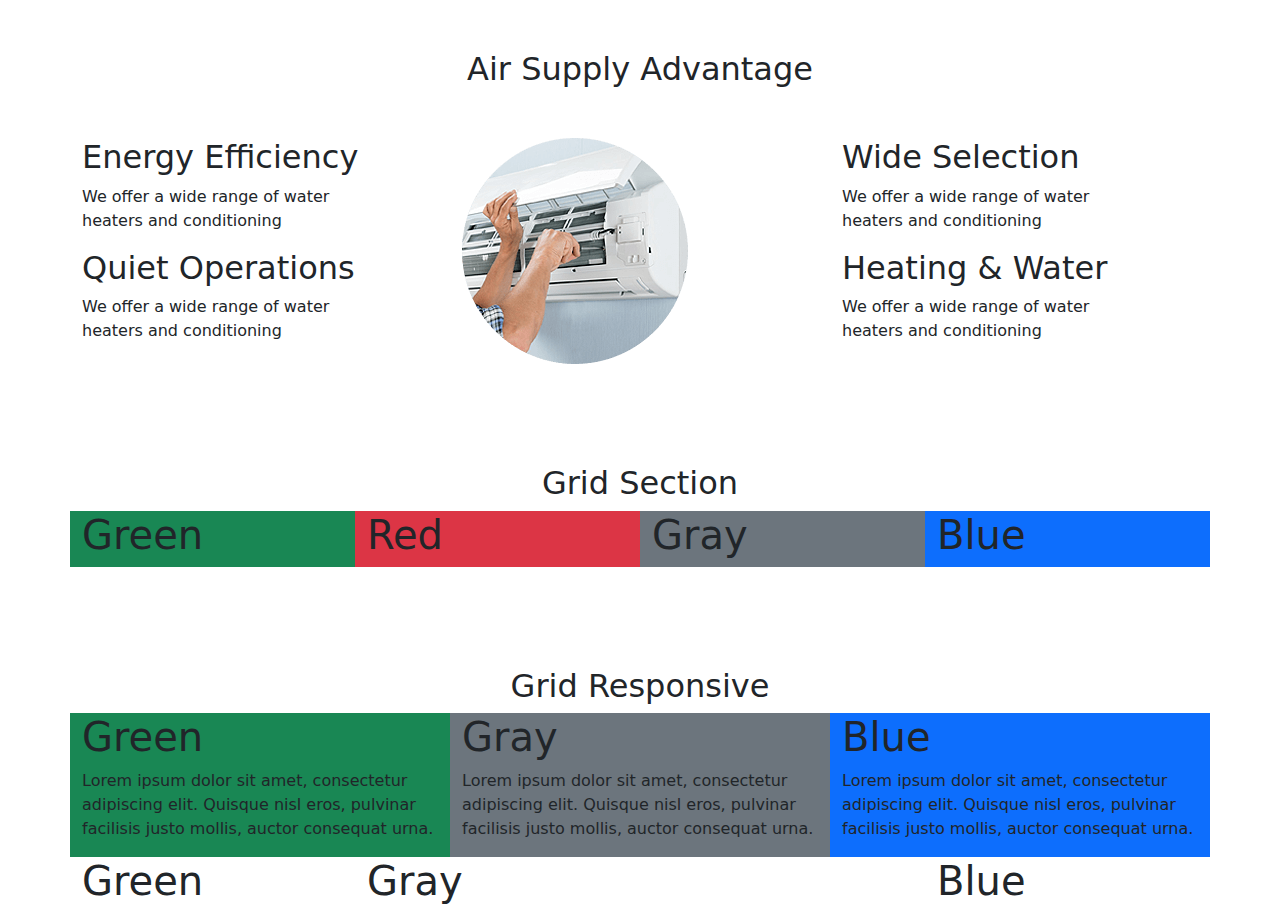
==== index.html @ 91809d0b "frontend" ====
<html lang="en">
<head>
    <meta charset="UTF-8">
    <meta http-equiv="X-UA-Compatible" content="IE=edge">    
    <meta name="description" Content="Plumbing">    
    <meta name="keywords" content="">    
    <meta name="author" content="Shahzaib Raza">    
    <meta name="viewport" content="width=device-width, maximum-scale=1, initial-scale=1, user-scalable=0">
    
    <title>Grid Section</title>
     <!-- Bootstrap CSS -->
     <link rel="stylesheet" href="css/bootstrap.css">
     <link rel="stylesheet" href="css/bootstrap.min.css">
     
     <!-- Custome CSS -->
     <link rel="stylesheet" href="css/style.css">

</head>
<body>
    
    <div class="container">
        <div class="row">
            <div class="col-12">
                <div class="section-heading text-center">
                    <h2>Air Supply Advantage</h2>  
                </div>
            </div>
            <div class="col-lg-4 col-md-6 col-sm-12 ">
                <div>
                    <h2>Energy Efficiency</h2>
                    <p>We offer a wide range of water <br> heaters and conditioning</p>
                </div>
                <div>
                    <h2>Quiet Operations</h2>
                    <p>We offer a wide range of water <br> heaters and conditioning</p>
                </div>
                

            </div>
            <div class="col-lg-4 col-md-6 col-sm-12 ">
                <img  src="images/r-service-3.png" class="images-responsive">
                
            </div>
            <div class="col-lg-4 col-md-6 col-sm-12 ">
                <div>
                    <h2>Wide Selection</h2>
                    <p>We offer a wide range of water <br> heaters and conditioning</p>
                </div>
                <div>
                    <h2>Heating & Water</h2>
                    <p>We offer a wide range of water <br> heaters and conditioning</p>
                </div>
                
            </div>

            <div class="col-12">
                <div class="grid-section text-center">
                    <h2>Grid Section</h2>  
                </div>
            </div>
            <div class="col-3 bg-success">
                <h1>Green</h1>
            </div>
            <div class="col-3 bg-danger">
                <h1>Red</h1>
            </div>
            <div class="col-3 bg-secondary">
                <h1>Gray</h1>
            </div>
            <div class="col-3 bg-primary">
                <h1>Blue</h1>
            </div>

            <div class="col-12">
                <div class="grid-section text-center">
                    <h2>Grid Responsive</h2>  
                </div>
            </div>
            <div class="col-lg-4 col-md-6 col-sm-12 bg-success">
                <h1>Green</h1>
                <p>Lorem ipsum dolor sit amet, consectetur adipiscing elit. Quisque nisl eros, 
                    pulvinar facilisis justo mollis, auctor consequat urna.</p>
            </div>
            <div class="col-lg-4 col-md-6 col-sm-12 bg-secondary">
                <h1>Gray</h1>
                <p>Lorem ipsum dolor sit amet, consectetur adipiscing elit. Quisque nisl eros, 
                    pulvinar facilisis justo mollis, auctor consequat urna.</p>
            </div>
            <div class="col-lg-4 col-md-6 col-sm-12 bg-primary">
                <h1>Blue</h1>
                <p>Lorem ipsum dolor sit amet, consectetur adipiscing elit. Quisque nisl eros, 
                    pulvinar facilisis justo mollis, auctor consequat urna.</p>
            </div>
            
            <div class="col">
                <h1>Green</h1>
              </div>
              <div class="col-6">
                <h1>Gray</h1>
              </div>
              <div class="col">
                <h1>Blue</h1>
              </div>
            
        </div>
    </div>



    <script src="js/jquery-3.5.1.min.js"></script>
    <script src="js/bootstrap.js"></script>
    <script src="js/bootstrap.min.js"></script>
    <script src="js/bootstrap.bundle.js"></script>
    <script src="js/bootstrap.bundle.min.js"></script>


</body>
</html>
---- css/style.css ----
.section-heading{
    margin-top: 50px;
    margin-bottom: 50px;;

}
.grid-section{
    margin-top: 100px;;
}
.grid{
    margin-top: 50px;;
}
.col-4{
    border: 1px solid;
}
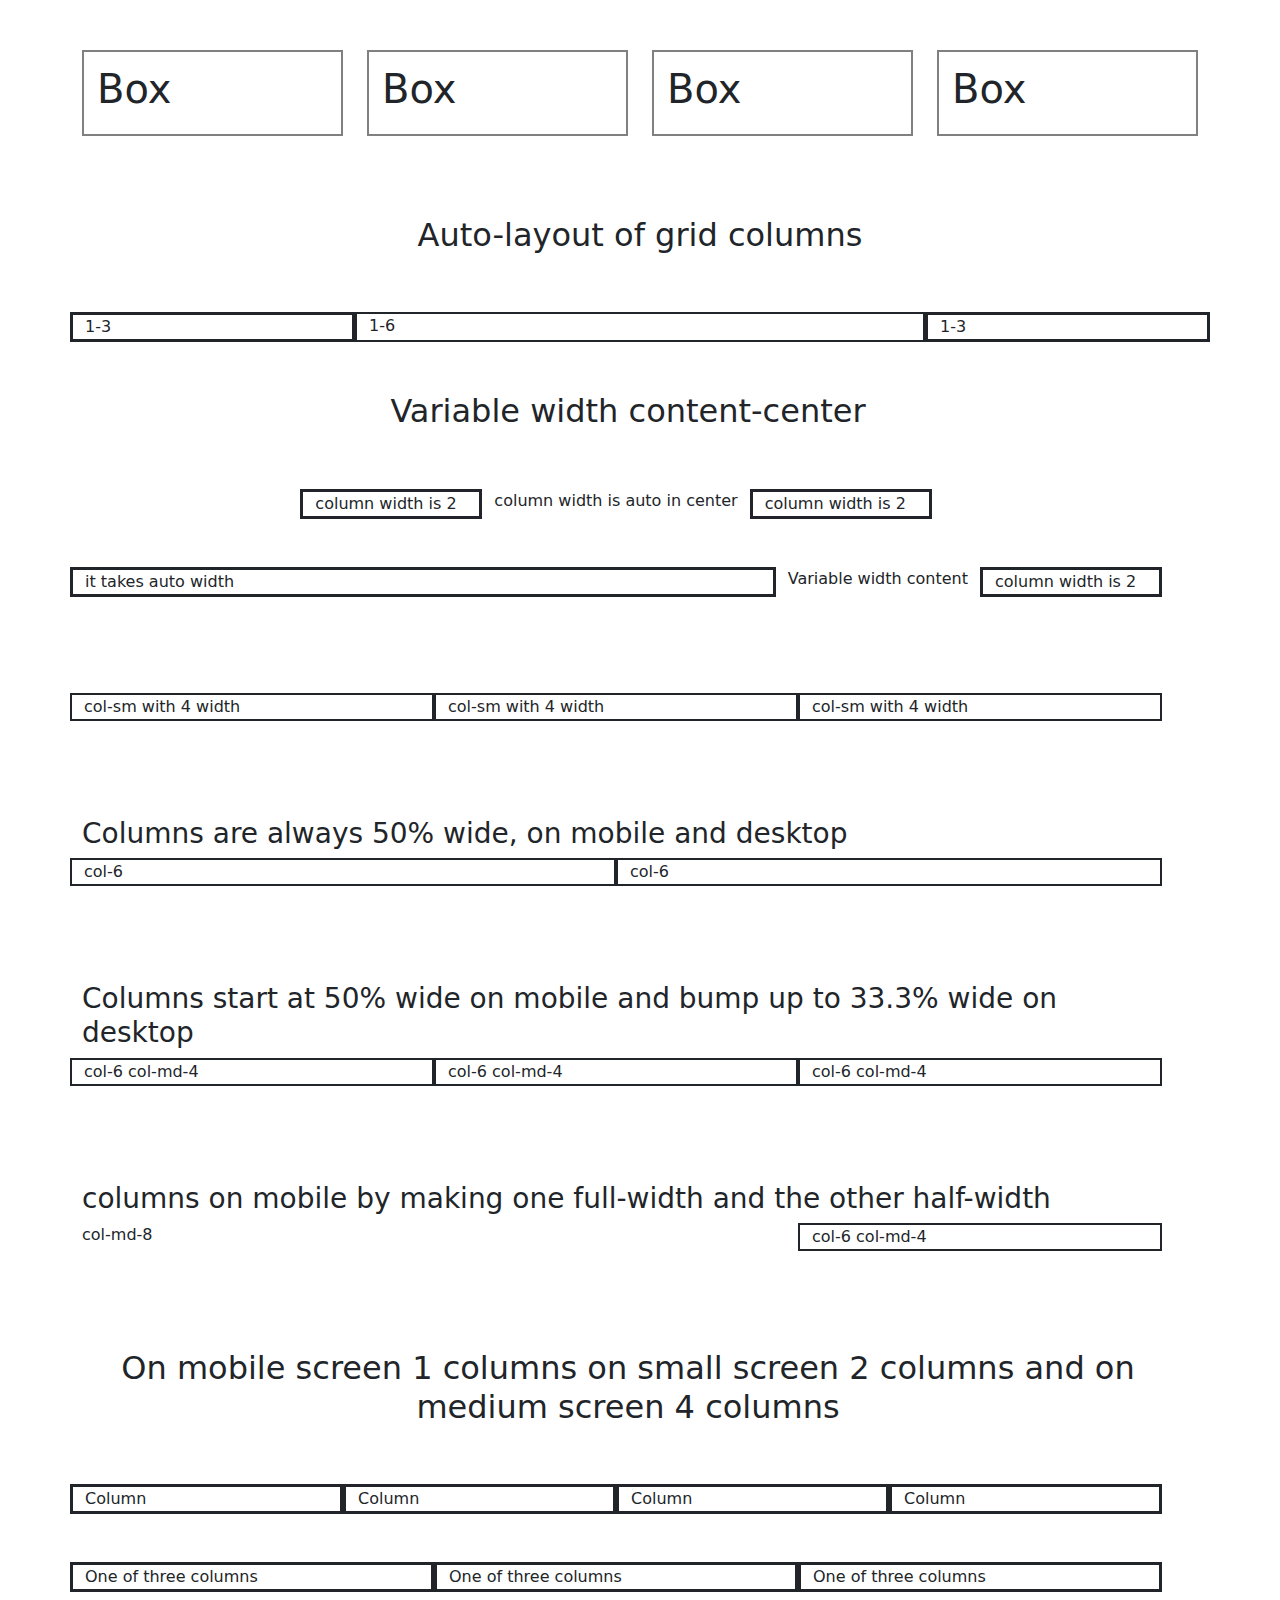
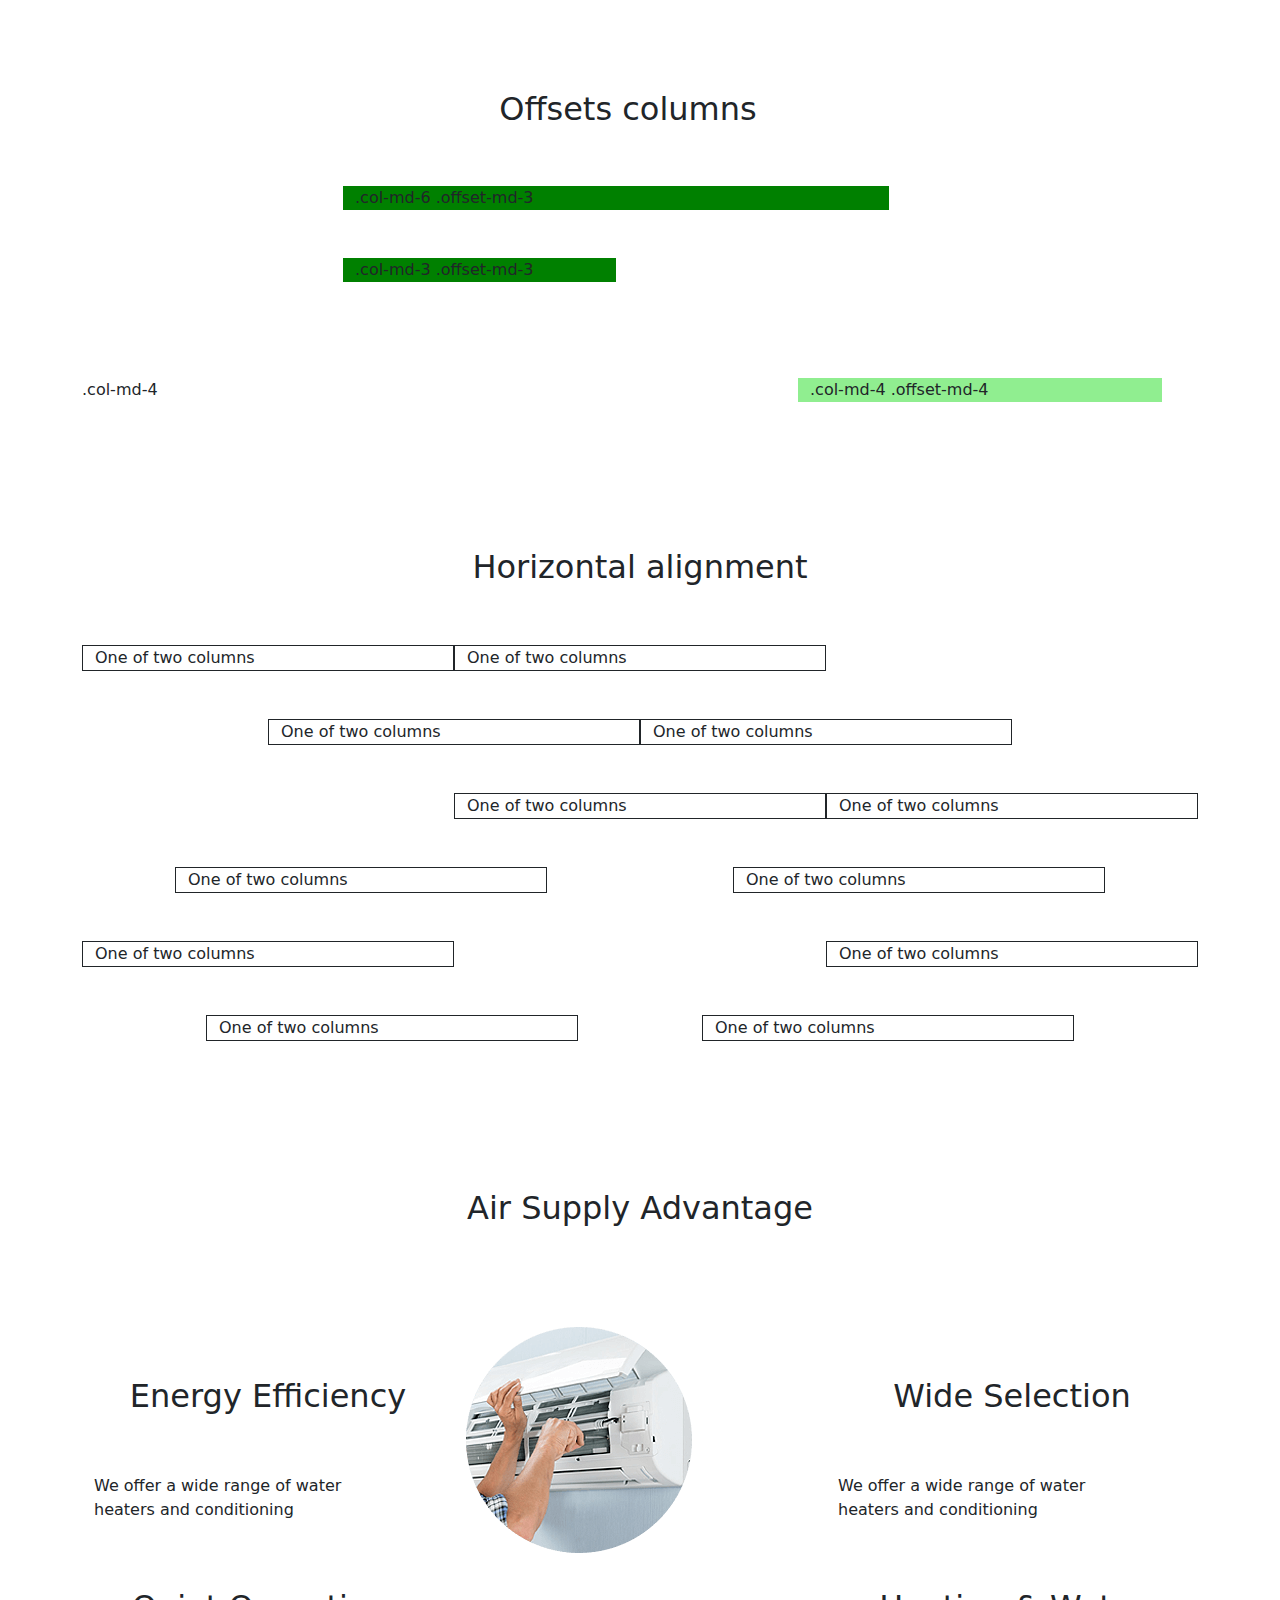
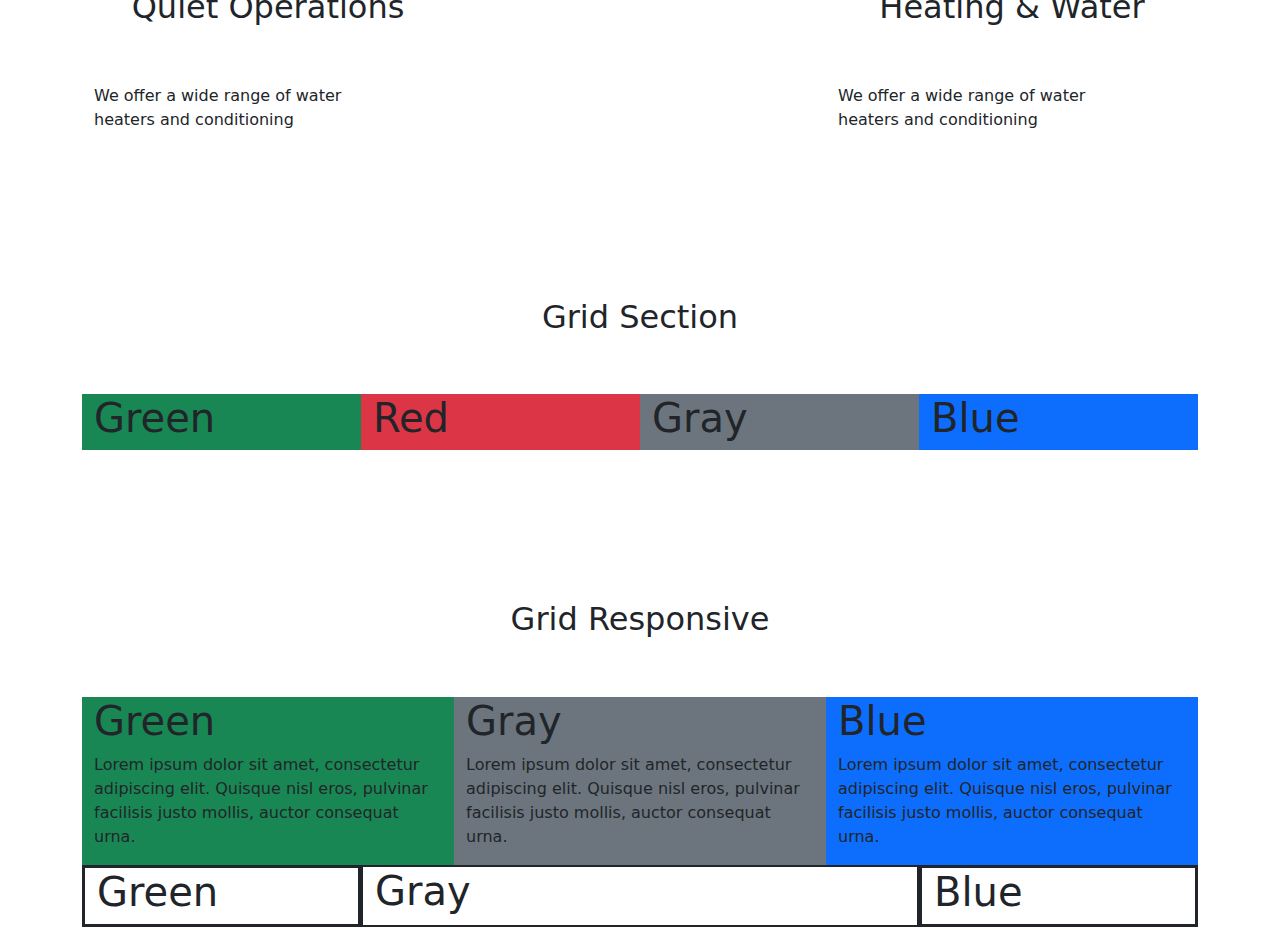
==== commit a4a40ce8: "updated" ====
--- a/index.html
+++ b/index.html
@@ -2,7 +2,7 @@
 <head>
     <meta charset="UTF-8">
     <meta http-equiv="X-UA-Compatible" content="IE=edge">    
-    <meta name="description" Content="Plumbing">    
+    <meta name="description" Content="">    
     <meta name="keywords" content="">    
     <meta name="author" content="Shahzaib Raza">    
     <meta name="viewport" content="width=device-width, maximum-scale=1, initial-scale=1, user-scalable=0">
@@ -17,6 +17,212 @@
 
 </head>
 <body>
+
+    <div class="container">
+        <div class="row">   
+
+                <div class="col-lg-3 col-md-6 col-sm-12">
+                    <div class="box">
+                        <h1>Box</h1>
+                    </div>
+                 
+               </div>
+               <div class="col-lg-3 col-md-6 col-sm-12">
+                 <div class="box">
+                        <h1>Box</h1>
+                    </div>
+               </div>
+               <div class="col-lg-3 col-md-6 col-sm-12">
+                 <div class="box">
+                        <h1>Box</h1>
+                    </div>
+               </div>
+               <div class="col-lg-3 col-md-6 col-sm-12">
+                 <div class="box">
+                        <h1>Box</h1>
+                    </div>
+               </div>
+
+
+
+            <div class="head">
+                <h2>Auto-layout of grid columns</h2>
+            </div>
+            <div class="col">
+                1-3
+            </div>
+            <div class="col-6">
+                 1-6
+            </div>
+            <div class="col">
+                 1-3
+            </div>
+
+             <div class="row">
+            <div class="head">
+                <h2>Variable width content-center</h2>
+            </div>
+            <div class="row justify-content-md-center">
+                <div class="col col-lg-2">
+                     column width is 2
+                </div>
+                <div class="col-md-auto">
+                  column width is auto in center
+                </div>
+                <div class="col col-lg-2">
+                    column width is 2
+                </div>
+            </div>
+           
+            <div class="row my-5">
+             <div class="col">
+                 it takes auto width
+             </div>
+             <div class="col-md-auto">
+                 Variable width content
+             </div>
+             <div class="col col-lg-2">
+                column width is 2
+             </div>
+            </div>
+
+            <div class="row my-5">
+              <div class="col-sm">col-sm with 4 width</div>
+              <div class="col-sm">col-sm with 4 width</div>
+              <div class="col-sm">col-sm with 4 width</div>
+
+            </div>
+
+            <!-- Columns are always 50% wide, on mobile and desktop -->
+            <div class="row my-5">
+                <h3>Columns are always 50% wide, on mobile and desktop</h3>
+              <div class="col-6">col-6</div>
+              <div class="col-6">col-6</div>
+            </div>
+
+            <!-- Columns start at 50% wide on mobile and bump up to 33.3% wide on desktop -->
+            <div class="row my-5">
+                <h3> Columns start at 50% wide on mobile and bump up to 33.3% wide on desktop</h3>
+                <div class="col-6 col-md-4">col-6 col-md-4</div>
+                <div class="col-6 col-md-4">col-6 col-md-4</div>
+                <div class="col-6 col-md-4">col-6 col-md-4</div>
+            </div>
+
+            <!--  oncolumns mobile by making one full-width and the other half-width -->
+
+            <div class="row my-5">
+                <h3>columns on mobile by making one full-width and the other half-width</h3>
+                <div class="col-md-8">col-md-8</div>
+                <div class="col-6 col-md-4">col-6 col-md-4</div>
+            </div>
+
+            <!-- On small screen 2 columns and on medium screen 4 columns -->
+             <div class="head">
+                <h2> On  mobile screen 1 columns on small screen 2 columns and on medium screen 4 columns</h2>
+            </div>
+             <div class="row row-cols-1 row-cols-sm-2 row-cols-md-4">
+               
+                <div class="col">Column</div>
+                <div class="col">Column</div>
+                <div class="col">Column</div>
+                <div class="col">Column</div>   
+            </div>
+
+            <!-- items start with top -->
+
+              <div class="row my-5 align-items-start">
+                <div class="col">
+                     One of three columns
+                </div>
+                <div class="col">
+                     One of three columns
+                </div>
+                <div class="col">
+                    One of three columns
+                </div>
+              </div>
+
+
+                <div class="head">
+                <h2>Offsets columns</h2>
+            </div>
+
+            <div class="row">
+             <div class="col-md-6 offset-md-3">.col-md-6 .offset-md-3</div>
+            </div> 
+
+            <div class="row my-5">
+              <div class="col-md-3 offset-md-3">.col-md-3 .offset-md-3</div>
+              
+            </div>
+
+                <div class="row my-5">
+                  <div class="col-md-4">.col-md-4</div>
+                  <div class="col-md-4 offset-md-4">.col-md-4 .offset-md-4</div>
+                </div>
+
+
+
+
+            
+        </div>
+    </div>
+
+    <div class="container">
+        <div class="row my-5 justify-content-start">
+            <div class="head">
+                <h2> Horizontal alignment</h2>
+            </div>
+          <div class="col-4">
+            One of two columns
+          </div>
+          <div class="col-4">
+            One of two columns
+          </div>
+        </div>
+        <div class="row my-5 justify-content-center">
+          <div class="col-4">
+            One of two columns
+          </div>
+          <div class="col-4">
+            One of two columns
+          </div>
+        </div>
+        <div class="row my-5 justify-content-end">
+          <div class="col-4">
+            One of two columns
+          </div>
+          <div class="col-4">
+           One of two columns
+          </div>
+        </div>
+        <div class="row my-5 justify-content-around">
+          <div class="col-4">
+            One of two columns
+          </div>
+          <div class="col-4">
+            One of two columns
+          </div>
+        </div>
+        <div class="row my-5 justify-content-between">
+          <div class="col-4">
+            One of two columns
+          </div>
+          <div class="col-4">
+            One of two columns
+          </div>
+        </div>
+        <div class="row my-5 justify-content-evenly">
+          <div class="col-4">
+            One of two columns 
+          </div>
+          <div class="col-4">
+           One of two columns
+          </div>  
+        </div>
+    </div>
+    
+
     
     <div class="container">
         <div class="row">
@@ -103,7 +309,9 @@
               </div>
             
         </div>
-    </div>
+    </div> 
+
+    <!-- make a change add commit and push -->
 
 
 
--- a/css/style.css
+++ b/css/style.css
@@ -1,3 +1,35 @@
+h2{
+	padding-top: 50px;
+	padding-bottom: 50px;
+	text-align: center;
+}
+ .col-6{
+	border: 2px solid;
+}
+.col{
+	border: 3px solid;
+}
+.col-sm{
+	border: 2px solid;
+}
+ .col-4{
+	border: 2px solid;
+}
+.offset-md-3{
+	background-color: green;
+}
+.offset-md-4{
+	background-color: lightgreen;
+}
+.box{
+	margin-top: 50px;
+	margin-bottom: 30px;
+    padding: 5%;
+    border: 2px solid;
+    border-color: gray;
+}
+
+
 .section-heading{
     margin-top: 50px;
     margin-bottom: 50px;;
